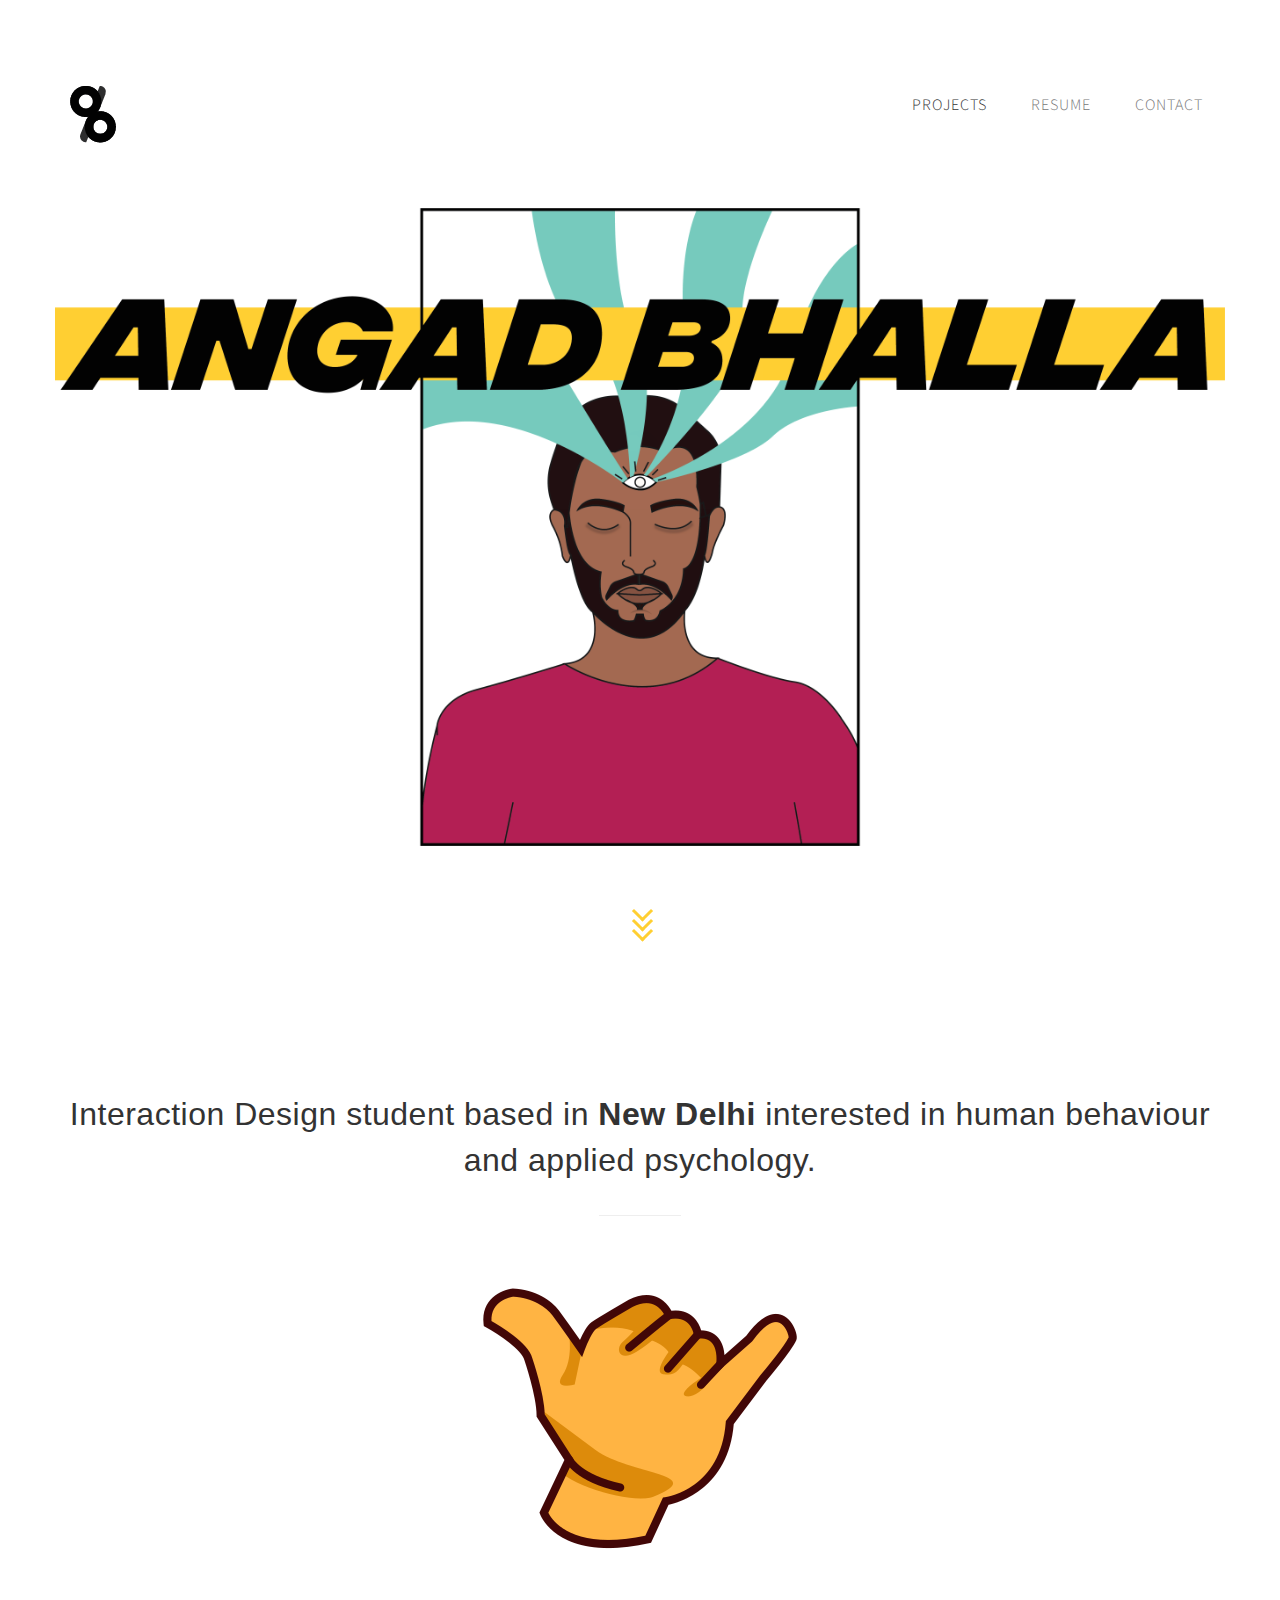
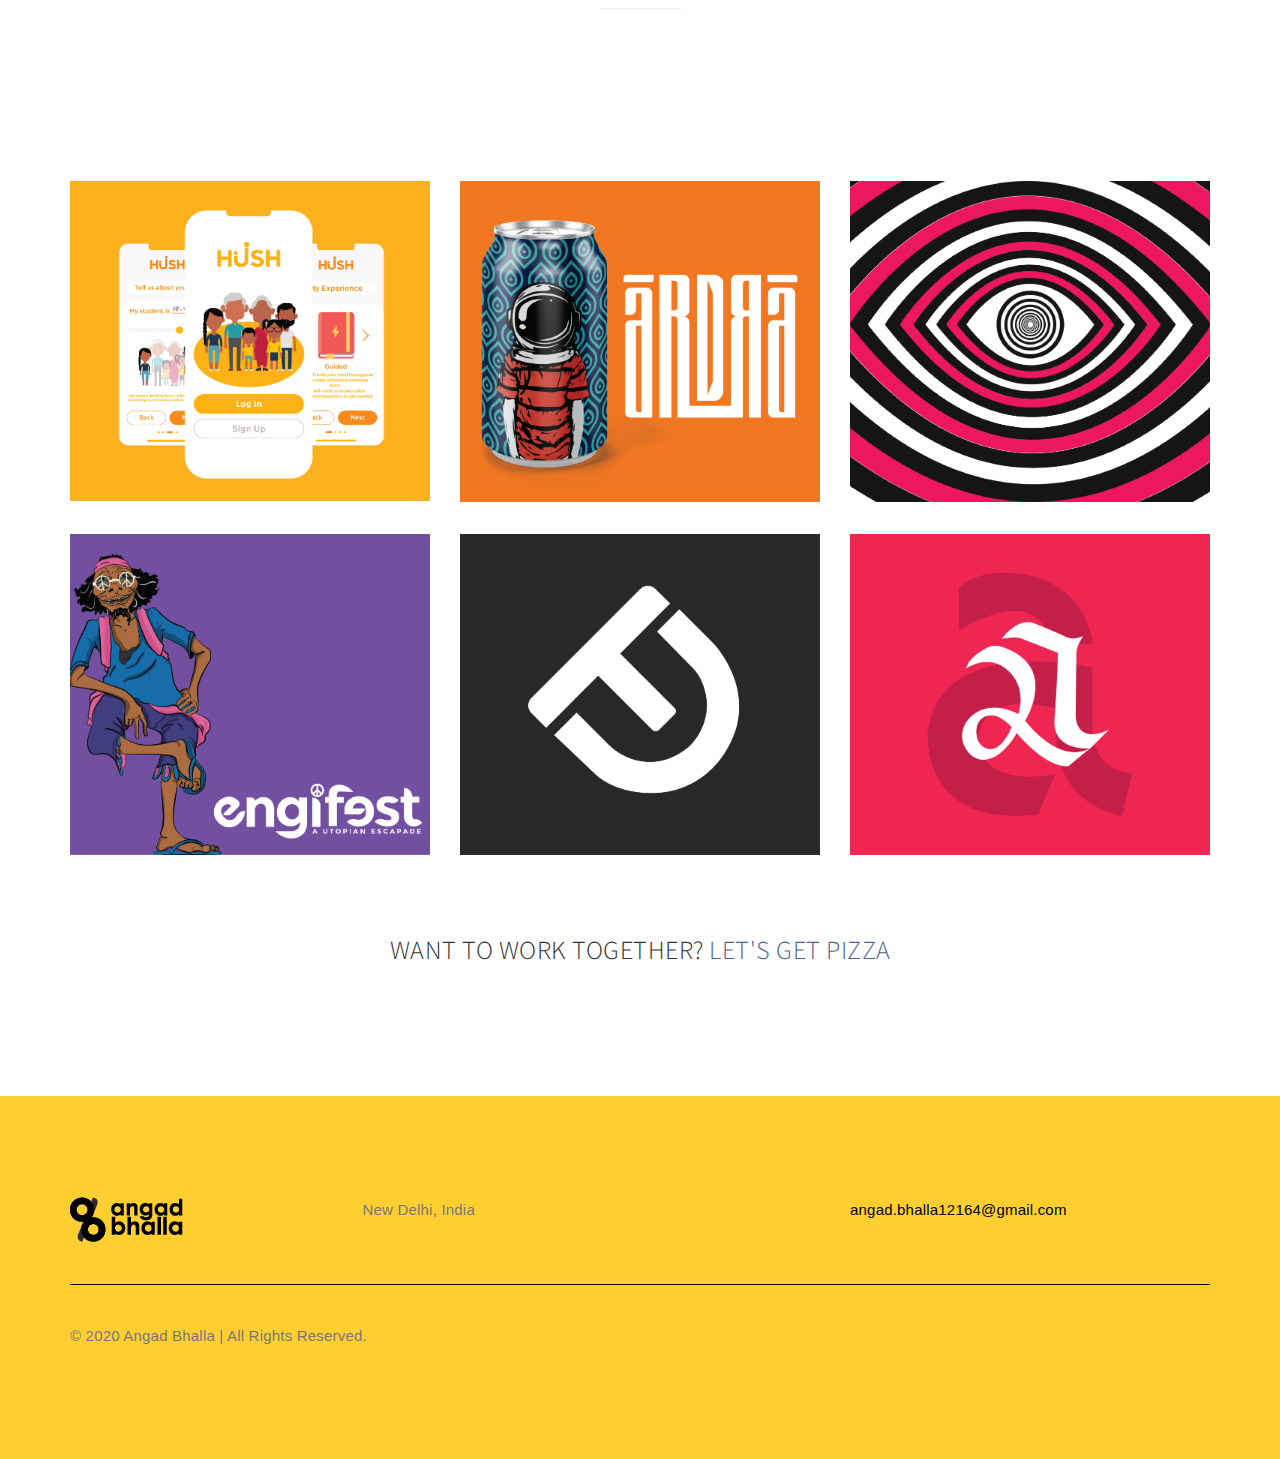
==== index.html @ e5499dc0 "Update index.html" ====
<!DOCTYPE html>
<html lang="en">

<head>

<meta charset="UTF-8">
<meta http-equiv="X-UA-Compatible" content="IE=Edge">
<meta name="description" content="">
<meta name="keywords" content="">
<meta name="author" content="">
<meta name="viewport" content="width=device-width, initial-scale=1, maximum-scale=1">
<link rel="icon" href="/abicon.png">
<title>Home | Angad Bhalla</title>

<link rel="stylesheet" href="css/bootstrap.min.css">
<link rel="stylesheet" href="css/font-awesome.min.css">

<!-- Main css -->
<link rel="stylesheet" href="css/style.css">
<link href="https://fonts.googleapis.com/css?family=Source+Sans+Pro:700&display=swap" rel="stylesheet">

<SCRIPT LANGUAGE="javascript">

function click() {
if (event.button==2) {
alert('Sorry, this function is disabled.')
}
}
document.onMouseDown=click
</SCRIPT>

</head>
<body>

<!-- PRE LOADER -->

<div class="preloader">
     <div class="sk-spinner sk-spinner-wordpress">
          <span class="sk-inner-circle"></span>
     </div>
</div>

<!-- Navigation section  -->

<div class="navbar navbar-default navbar-static-top" role="navigation">
     <div class="container">

          <div class="navbar-header">
               <button class="navbar-toggle" data-toggle="collapse" data-target=".navbar-collapse">
                    <span class="icon icon-bar"></span>
                    <span class="icon icon-bar"></span>
                    <span class="icon icon-bar"></span>
               </button>
               <a href="index.html" class="navbar-brand"><img src="images/abicon.png"></a>
          </div>
          <div class="collapse navbar-collapse">
               <ul class="nav navbar-nav navbar-right">
                   
                    <li class="active"><a href="index.html">Projects</a></li>
                    <li><a href="/CV.pdf">Resume</a></li>
                    <li><a href="contact.html">Contact</a></li>
                
               
               </ul>
          </div>

  </div>
</div>

<!-- Home Section -->


<section id="home">
     <div class="container">
          <div class="row">
          		
               <center><img src="images/self web.png" alt="Self" height="100%" width="100%" class="img-responsive"></center>
          
             <br>
               <br>
              
               <br>
              <br>
     <div class="arrow">
                <span></span>
                <span></span>
                <span></span>
  
     </div>
                  
               
               <br>
               <br>
               <br>
               <br>
               <br>
               <br>
               <div class="bio">
                 <h2>Interaction Design student based in <b> New Delhi</b> interested in human behaviour and applied psychology. <hr>
                 </h2>
                    <br>
                    <div class="shakashake">
                    <img src="images/shaka.png" height="20%">
                	</div>
                    <hr>
               </div>

          </div>
     </div>
</section>

<!-- Portfolio Section -->

<section id="portfolio">
     <div class="container">
          <div class="row">

               <div class="col-md-4 col-sm-6">
                    <a href="https://www.behance.net/gallery/93744219/Hush-Sex-Pedagogy-App-UXUI">
                         <div class="portfolio-thumb">
                         		<div class="portimage">
                              <img src="images/hush.png" class="img-responsive" alt="Portfolio">
                              	</div>
                                   <div class="portfolio-overlay">
                                        <div class="portfolio-item">
                                             <h3>Hush- Sex Pedagogy App</h3>
                                             <small>Mobile UI/UX</small>
                                        </div>
                                   </div>
                         </div>
                    </a>
               </div>

               <div class="col-md-4 col-sm-6">
                    <a href="https://www.behance.net/gallery/89904955/Ardra-Craft-Beer-Brand-Identity">
                         <div class="portfolio-thumb">
                              <img src="images/ardra-01.png" class="img-responsive" alt="Portfolio">
                                   <div class="portfolio-overlay">
                                        <div class="portfolio-item">
                                             <h3>Ardra- Beer Branding</h3>
                                             <small>Corporate Identity</small>
                                        </div>
                                   </div>
                         </div>
                    </a>
               </div>

               <div class="col-md-4 col-sm-6">
                    <a href="https://drive.google.com/open?id=1KPgJ6ACcOpSdUEvcM5Xd6m_e1J2V5F39">
                         <div class="portfolio-thumb">
                              <img src="images/netra-01.png" class="img-responsive" alt="Portfolio">
                                   <div class="portfolio-overlay">
                                        <div class="portfolio-item">
                                             <h3>Netra</h3>
                                             <small>Print Graphics</small>
                                        </div>
                                   </div>
                         </div>
                    </a>
               </div>

               <div class="col-md-4 col-sm-6">
                    <a href="engifest.html">
                         <div class="portfolio-thumb">
                              <img src="images/engicover-01.png" class="img-responsive" alt="Portfolio">
                                   <div class="portfolio-overlay">
                                        <div class="portfolio-item">
                                             <h3>Engifest 2020</h3>
                                             <small>Visual Design</small>
                                        </div>
                                   </div>
                         </div>
                    </a>
               </div>

               <div class="col-md-4 col-sm-6">
                    <a href="Times.html">
                         <div class="portfolio-thumb">
                             
                              	<img src="images/times-01.png" class="img-responsive" alt="Portfolio" id="bro"  transition: filter .5s ease-in-out;
  -webkit-filter: grayscale(0%); 
  filter: grayscale(0%); >
                             
                                   <div class="portfolio-overlay">
                                        <div class="portfolio-item">
                                             <h3>DTU Times</h3>
                                             <small>Print Design</small>
                                        </div>
                                   </div>
                         </div>
                    </a>
               </div>

               <div class="col-md-4 col-sm-6">
                    <a href="https://www.instagram.com/thenalayakproject/">
                         <div class="portfolio-thumb">
                              <img src="images/36.png" class="img-responsive" alt="Portfolio">
                                   <div class="portfolio-overlay">
                                        <div class="portfolio-item">
                                             <h3>36Days of Type 2020 (WIP)</h3>
                                             <small>Type Design</small>
                                        </div>
                                   </div>
                         </div>
                    </a>
               </div>

               <div class="col-md-12 col-sm-12 text-center">
               	<div class=invite>
                    <h3>Want to work together? <a href="contact.html">Let's get pizza</a></h3>
                </div>
               </div>

          </div>
     </div>
</section>

<!-- Footer Section -->

<footer>
     <div class="container">
          <div class="row">
               <div class="bottompanel">
               <div class="col-md-3 col-sm-3">
                    <img src="images/abfull.png">
               </div>

               <div class="col-md-4 col-sm-4">
                    <p>New Delhi, India</p>
               </div>

               <div class="col-md-offset-1 col-md-4 col-sm-offset-1 col-sm-3">
                    <p><a href="mailto:angad.bhalla12164@gmail.com">angad.bhalla12164@gmail.com</a></p>
                    
               </div>

               <div class="clearfix col-md-12 col-sm-12">
                    <hr>
               </div>

               <div class="col-md-6 col-sm-6">
                    <div class="footer-copyright">
                         <p>© 2020 Angad Bhalla | All Rights Reserved.</p>
                    </div>
               </div>
          </div>

               
               
          
     </div>
</footer>


<!-- SCRIPTS -->

<script src="js/jquery.js"></script>
<script src="js/bootstrap.min.js"></script>
<script src="js/custom.js"></script>

</body>
</html>
---- css/style.css ----
body {
		background: #ffffff;
    font-family: 'Source Sans Pro', sans-serif;
    font-style: bold;
		font-weight: 300;
    overflow-x: hidden;
}


/*---------------------------------------
    Typorgraphy              
-----------------------------------------*/

h1,h2,h3,h4,h5,h6 {
  font-style: normal;
  font-weight: 300;
  letter-spacing: 0.5px;
}

h1 {
    font-size: 62px;
    padding-bottom: 14px;
    margin-bottom: 0px;
}

h2 {
  font-size: 32px;
  line-height: 46px;
}

h3 {
  font-size: 26px;
}

h4 {
  color: #666;
  font-size: 12px;
  font-weight: normal;
  letter-spacing: 2px;
}

p {
    color: #777;
    font-size: 15px;
    font-weight: 300;
    line-height: 26px;
    letter-spacing: 0.2px;
}

strong {
  font-weight: 400;
}

.btn-success:focus {
  background-color: #000;
  border-color: transparent;
}


/*---------------------------------------
    General               
-----------------------------------------*/

html{
  -webkit-font-smoothing: antialiased;
}

a {
  color: #4d638c;
  -webkit-transition: 0.5s;
  -o-transition: 0.5s;
  transition: 0.5s;
  text-decoration: none !important;
}
a:hover, a:active, a:focus {
  color: #4d638c;
  outline: none;
}

* {
  -webkit-box-sizing: border-box;
  -moz-box-sizing: border-box;
  box-sizing: border-box;
}

*:before,
*:after {
  -webkit-box-sizing: border-box;
  -moz-box-sizing: border-box;
  box-sizing: border-box;
}

#portfolio,
#about,
#blog,
#contact,
#single-project,
#blog-single-post {
  padding-top: 80px;
  padding-bottom: 120px;
}

.section-title {
  position: relative;
  padding-bottom: 62px;
  text-align: center;
  text-transform: uppercase;
}

.section-title h3 {
  color: #555;
  font-weight: 400;
  letter-spacing: 4px;
}


/*---------------------------------------
    Preloader section              
-----------------------------------------*/

.preloader {
  position: absolute;
  top: 0;
  left: 0;
  width: 100%;
  height: 100%;
  z-index: 99999;
  display: flex;
  flex-flow: row nowrap;
  justify-content: center;
  align-items: center;
  background: none repeat scroll 0 0 #ffffff;
}

.sk-spinner-wordpress.sk-spinner {
  background-color: #bdc3c7;
  width: 40px;
  height: 40px;
  border-radius: 40px;
  position: relative;
  -webkit-animation: sk-innerCircle 1s linear infinite;
  animation: sk-innerCircle 1s linear infinite; 
}

.sk-spinner-wordpress .sk-inner-circle {
  display: block;
  background-color: #ffffff;
  width: 16px;
  height: 16px;
  position: absolute;
  border-radius: 8px;
  top: 5px;
  left: 5px; 
}

@-webkit-keyframes sk-innerCircle {
  0% {
    -webkit-transform: rotate(0);
            transform: rotate(0); }

  100% {
    -webkit-transform: rotate(360deg);
            transform: rotate(360deg); } }

@keyframes sk-innerCircle {
  0% {
    -webkit-transform: rotate(0);
            transform: rotate(0); }

  100% {
    -webkit-transform: rotate(360deg);
            transform: rotate(360deg); } }



/*---------------------------------------
    Main Navigation             
-----------------------------------------*/

.navbar-default {
    background: #ffffff;
    padding: 18px 0;
    border: none;
    margin-top: 62px;
    text-transform: uppercase;
}

.navbar-default .navbar-collapse, .navbar-default .navbar-form {
  border-color: transparent;
}

.navbar-default .navbar-brand {
  padding-top: 6px;
}

.navbar-default .navbar-brand .fa {
  color: #000;
  font-size: 42px;
}

.navbar-default .navbar-nav li a {
    color: #777;
    font-size: 16px;
    letter-spacing: 1px;
    -webkit-transition: all 0.4s ease-in-out;
    transition: all 0.4s ease-in-out;
    padding-right: 22px;
    padding-left: 22px;
}

.navbar-default .navbar-nav > li a:hover {
    color: #ffcf32 !important;
}

.navbar-default .navbar-nav > li > a:hover,
.navbar-default .navbar-nav > li > a:focus {
    color: #777;
    background-color: transparent;
}

.navbar-default .navbar-nav li a:hover,
 .navbar-default .navbar-nav .active > a {
    color: #333;
  }

.navbar-default .navbar-nav > .active > a,
.navbar-default .navbar-nav > .active > a:hover,
.navbar-default .navbar-nav > .active > a:focus {
    color: #333;
    background-color: transparent;
}

.navbar-default .navbar-toggle {
     border: none;
     padding-top: 10px;
  }

.navbar-default .navbar-toggle .icon-bar {
    background: #bdc3c7;
    border-color: transparent;
  }

.navbar-default .navbar-toggle:hover,
.navbar-default .navbar-toggle:focus { 
  background-color: transparent;
}

/*---------------------------------------
    Home section              
-----------------------------------------*/

#home {
    background-size: cover;
    background-position: center center;
    display: -webkit-box;
    display: -webkit-flex;
     display: -ms-flexbox;
    display: flex;
    -webkit-box-align: center;
    -webkit-align-items: center;
    -ms-flex-align: center;
     align-items: center;
    position: relative;
    text-align: center;
    padding-top: 40px;
    padding-bottom: 40px;
}

#home hr {
  width: 82px;
  margin-top: 32px;
}

.arrow{
    position: relative;
    top: 65%;
    left: 50%;
    transform: translate(0%,-50%);
}
.arrow span{
    display: block;
    width: 15px;
    height: 15px;
    border-bottom: 3px solid #ffcf32;
    border-right: 3px solid #ffcf32;
    transform: rotate(45deg);
    margin: -5px;
    animation: animate 2s infinite;
}
.arrow span:nth-child(2){
    animation-delay: -0.2s;
}
.arrow span:nth-child(3){
    animation-delay: -0.4s;
}
@keyframes animate {
    0%{
        opacity: 0;
        transform: rotate(45deg) translate(-20px,-20px);
    }
    50%{
        opacity: 1;
    }
    100%{
        opacity: 0;
        transform: rotate(45deg) translate(20px,20px);
    }
}

.invite{
  text-transform: uppercase;
}

.bio {
  font-family: "Montserrat Bold", sans-serif;
  font-style: normal;
}

.shakashake:hover {
  
  -webkit-transform: rotate(40deg);
          transform: rotate(40deg);
          
}


}

/*---------------------------------------
   About section              
-----------------------------------------*/

#about .text-center {
  padding-bottom: 42px;
}

#about .col-md-8 {
  padding-left: 0px;
}

#about .col-md-8 img {
  padding-right: 22px;
  padding-bottom: 22px;
}

#about hr {
  width: 100px;
  margin-top: 42px;
  margin-bottom: 42px;
}

#about ul {
  padding-left: 22px;
}

#about ul li {
  color: #777;
  font-size: 16px;
  font-weight: 400;
  padding-top: 2px;
  padding-bottom: 2px;
}



/*---------------------------------------
   Portfolio section              
-----------------------------------------*/

#portfolio small {
  color: #f0f0f0;
  font-size: 10px;
  letter-spacing: 1px;
  text-transform: uppercase;
}

#portfolio .portfolio-thumb {
  position: relative;
  padding: 0;
  margin-top: 32px;

}



#portfolio .portfolio-thumb .portfolio-overlay {
  position: absolute;
  background: #000000;
  color: #FFFFFF;
  top: 0;
  left: 0;
  right: 0;
  bottom: 0;
  width: 100%;
  height: 100%;
  text-align: center;
  vertical-align: top;
  opacity: 0;
  transition: all 0.4s ease-in-out;


}



#portfolio .portfolio-item {
    position: absolute;
    top:50%;
    left: 50%;
    -webkit-transform:translate(-50%,-50%);
      -ms-transform:translate(-50%,-50%);
          transform:translate(-50%,-50%);
}


#portfolio .portfolio-thumb:hover .portfolio-overlay {
  opacity: 0.9

}

#portfolio .text-center {
  padding-top: 62px;
}



/*---------------------------------------
   Single Project section              
-----------------------------------------*/

#single-project {
  text-align: center;
}

#single-project .col-md-12,
#single-project .col-md-6,
#single-project .col-md-4 {
  padding-left: 0px;
  padding-bottom: 22px;
}

#single-project .col-md-12 {
  padding-top: 42px;
}

#single-project .text-center strong {
  display: block;
  padding-top: 12px;
}

#single-project a {
  color: #555;
  font-weight: bold;
  letter-spacing: 1px;
  padding-left: 14px;
}



/*---------------------------------------
   Contact section              
-----------------------------------------*/

#contact .col-md-6,
#contact .col-md-12 {
  padding-left: 0px;
}

#contact .form-control {
  border: 1px solid #f0f0f0;
  box-shadow: none;
  margin-top: 10px;
  margin-bottom: 10px;
  transition: all 0.4s ease-in-out;
}

#contact .form-control:hover {
  border-color: #777;
}

#contact input,
#contact select {
  height: 50px;
}

#contact input[type="submit"] {
  background: #222;
  border-radius: 100px;
  border: none;
  color: #ffffff;
  font-weight: 400;
  transition: all 0.4s ease-in-out;
}

#contact input[type="submit"]:hover {
  background: #000;
}

.bottompanel {
   font-family: "Montserrat Bold", sans-serif;
  font-style: normal;
  color:#000000;

}




/*---------------------------------------
   Footer section              
-----------------------------------------*/

footer {
    background-color: #ffcf32;
    border-top: 1px solid #ffcf32;
    padding: 100px 0px;
    position: relative;
}

footer .col-md-3 .fa {
  font-size: 42px;
}

footer a {
  color: #000000;
}

footer hr {
  border-color: #000000;
  margin-top: 42px;
  margin-bottom: 22px;
}

footer .footer-copyright {
  padding-top: 16px;
}


/*---------------------------------------
   Social icon             
-----------------------------------------*/

.social-icon {
    position: relative;
    padding: 0;
    margin: 0;
    text-align: center;
}

.social-icon li {
    display: inline-block;
    list-style: none;
}

.social-icon li a {
    color: #777;
    cursor: pointer;
    font-size: 16px;
    text-decoration: none;
    transition: all 0.4s ease-in-out;
    text-align: center;
    vertical-align: middle;
    position: relative;
    margin: 22px 12px 10px 12px;
}

.social-icon li a:hover {
    color: #000;
    transform: scale(1.1);
}



/*---------------------------------------
   Mobile Responsive         
-----------------------------------------*/


@media (max-width: 767px) {

  h1 {
    font-size: 38px;
  }

  h2 {
    font-size: 32px;
    line-height: 48px;
  }

  h3 {
    font-size: 22px;
  }

  .section-title h2 {
    font-size: 22px;
    line-height: 35px;
  }

  .navbar-default {
    margin-top: 0px;
    text-align: center;
  }

  .arrow{
    margin-top: 0px;
   }

  .bio{
    font-size:22px;
  }

  #about .col-md-8 img {
    padding-right: 0px;
  }

  #blog-single-post .blog-post-title h2 {
    font-size: 29px;
    line-height: 40px;
  }

  footer {
    text-align: center;
  }

  footer .col-md-4 {
    padding-top: 42px;
  }

}
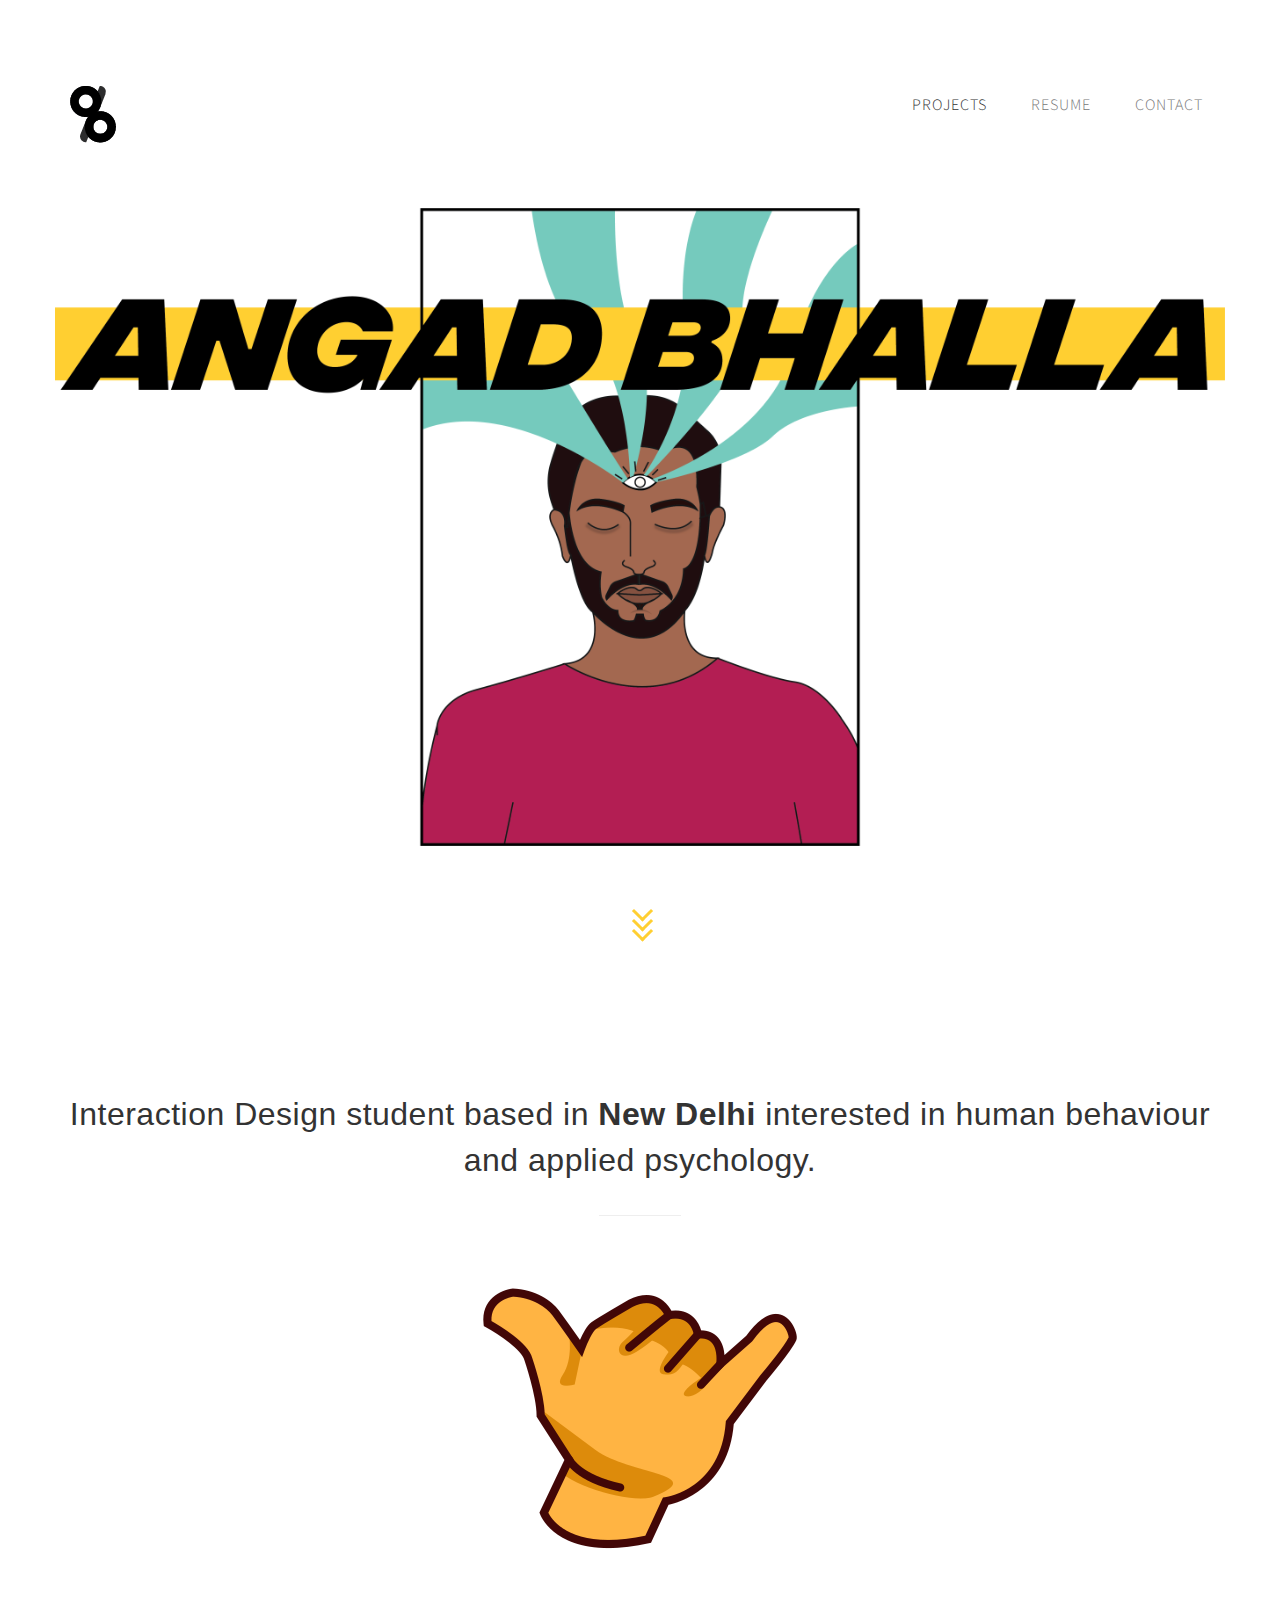
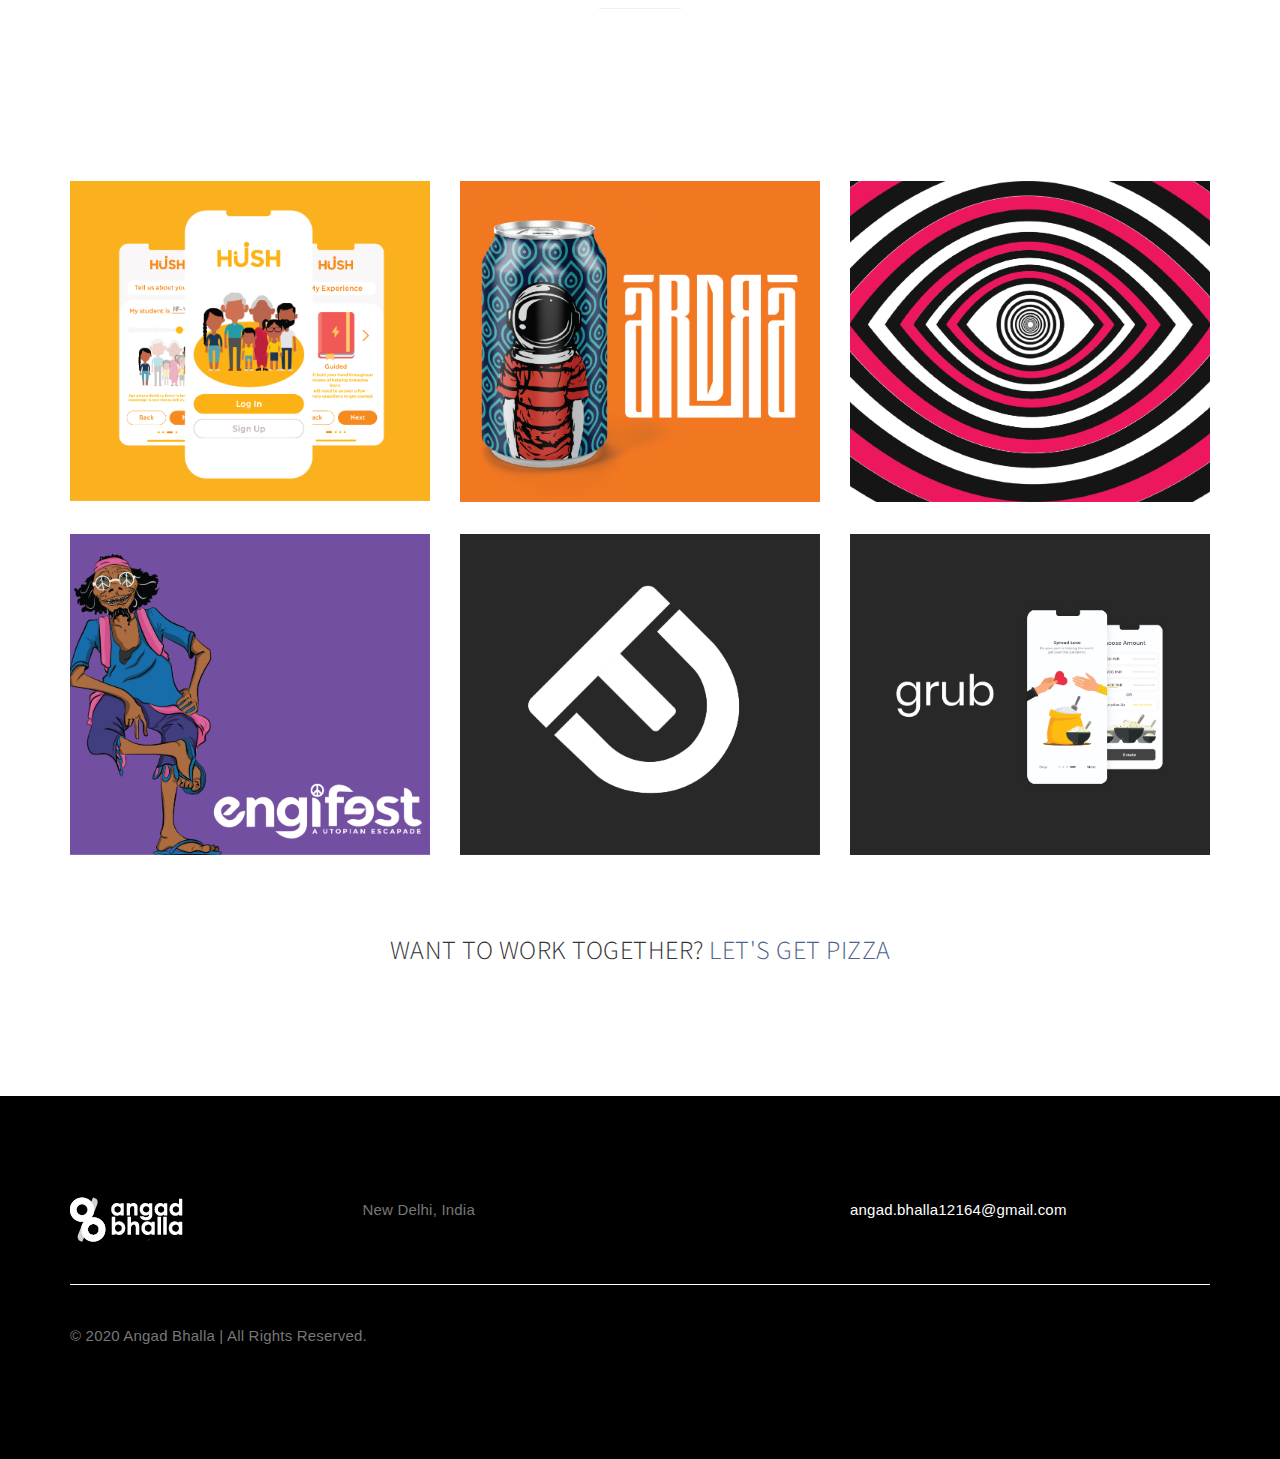
==== commit 284f4471: "grub" ====
--- a/index.html
+++ b/index.html
@@ -192,13 +192,13 @@
                </div>
 
                <div class="col-md-4 col-sm-6">
-                    <a href="https://www.instagram.com/thenalayakproject/">
-                         <div class="portfolio-thumb">
-                              <img src="images/36.png" class="img-responsive" alt="Portfolio">
-                                   <div class="portfolio-overlay">
-                                        <div class="portfolio-item">
-                                             <h3>36Days of Type 2020 (WIP)</h3>
-                                             <small>Type Design</small>
+                    <a href="https://www.behance.net/gallery/98463995/Coronavirus-Food-Donation-App-UX-Case-Study">
+                         <div class="portfolio-thumb">
+                              <img src="images/grub-01.png" class="img-responsive" alt="Portfolio">
+                                   <div class="portfolio-overlay">
+                                        <div class="portfolio-item">
+                                             <h3>COVID Aid- Food Donation App</h3>
+                                             <small>Mobile UX</small>
                                         </div>
                                    </div>
                          </div>
--- a/css/style.css
+++ b/css/style.css
@@ -513,8 +513,8 @@
 -----------------------------------------*/
 
 footer {
-    background-color: #ffcf32;
-    border-top: 1px solid #ffcf32;
+    background-color: #000000;
+    border-top: 1px solid #000000;
     padding: 100px 0px;
     position: relative;
 }
@@ -524,11 +524,11 @@
 }
 
 footer a {
-  color: #000000;
+  color: #ffffff;
 }
 
 footer hr {
-  border-color: #000000;
+  border-color: #ffffff;
   margin-top: 42px;
   margin-bottom: 22px;
 }
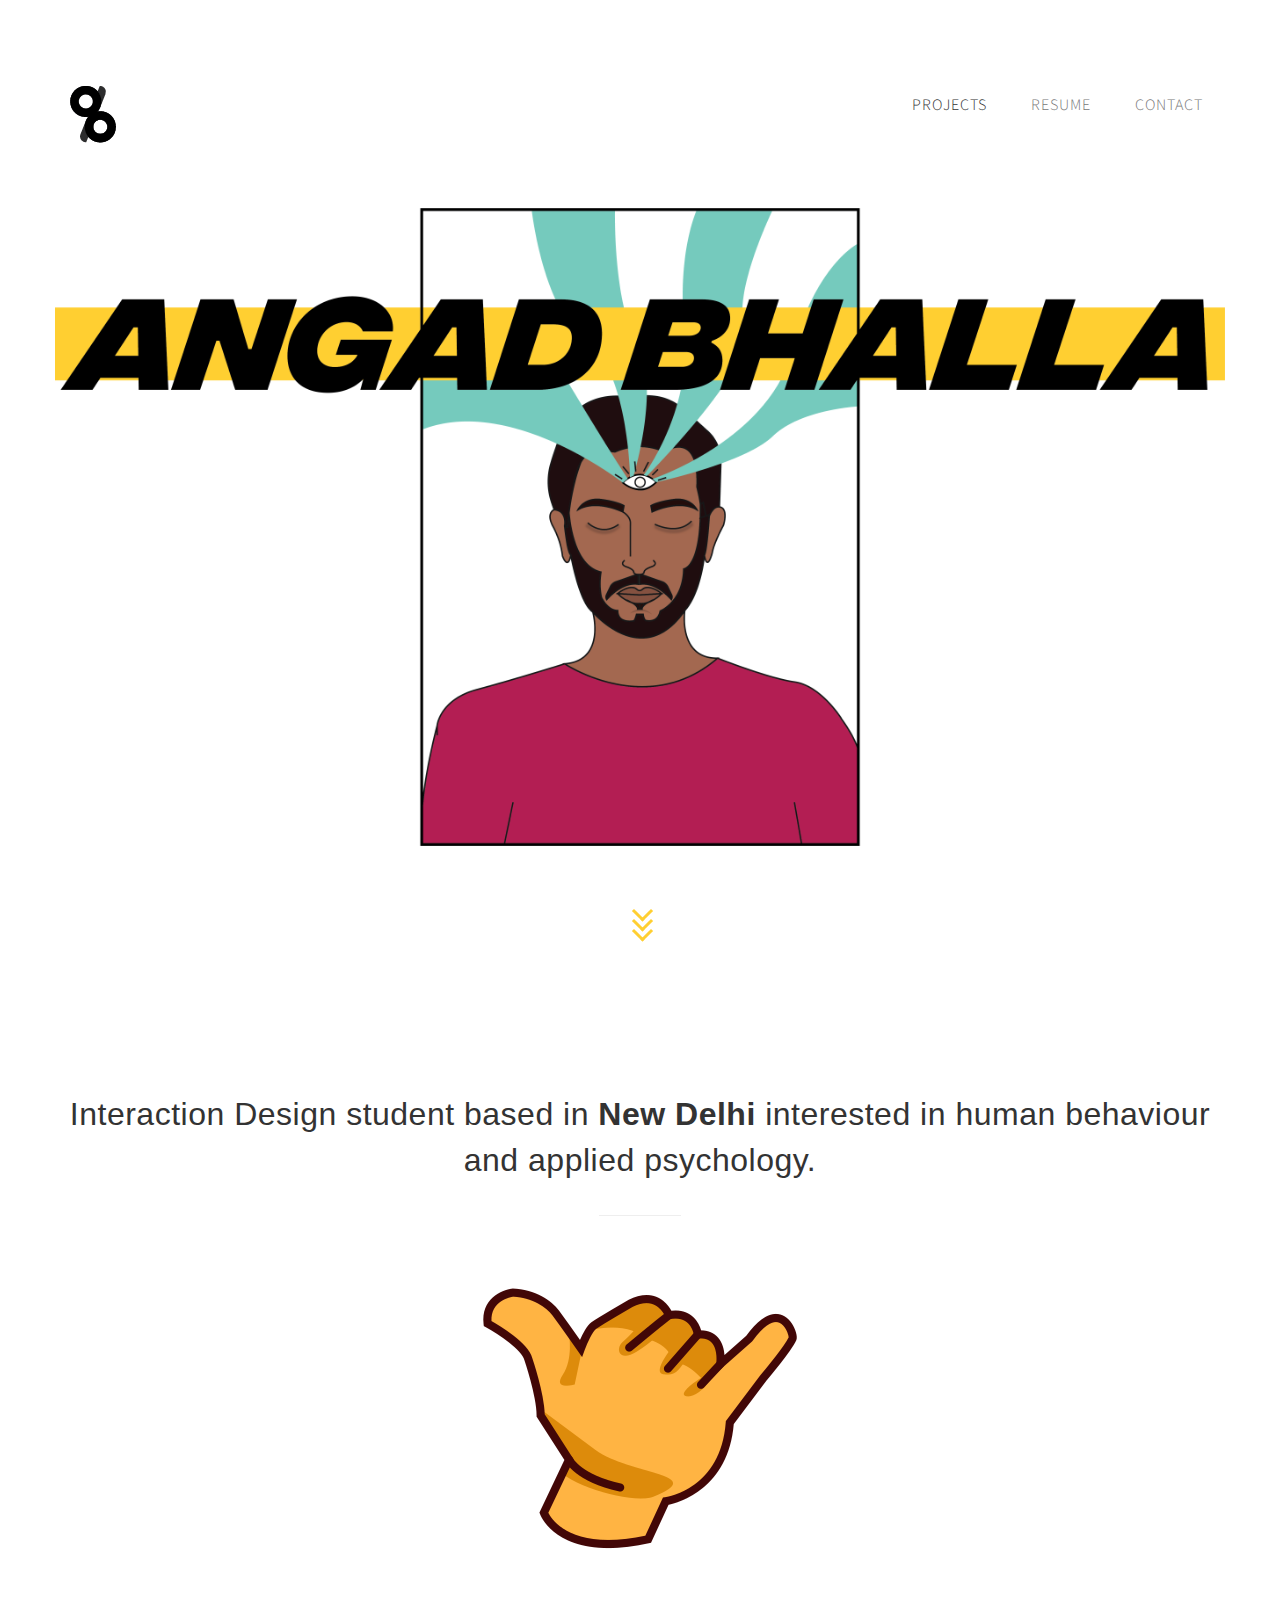
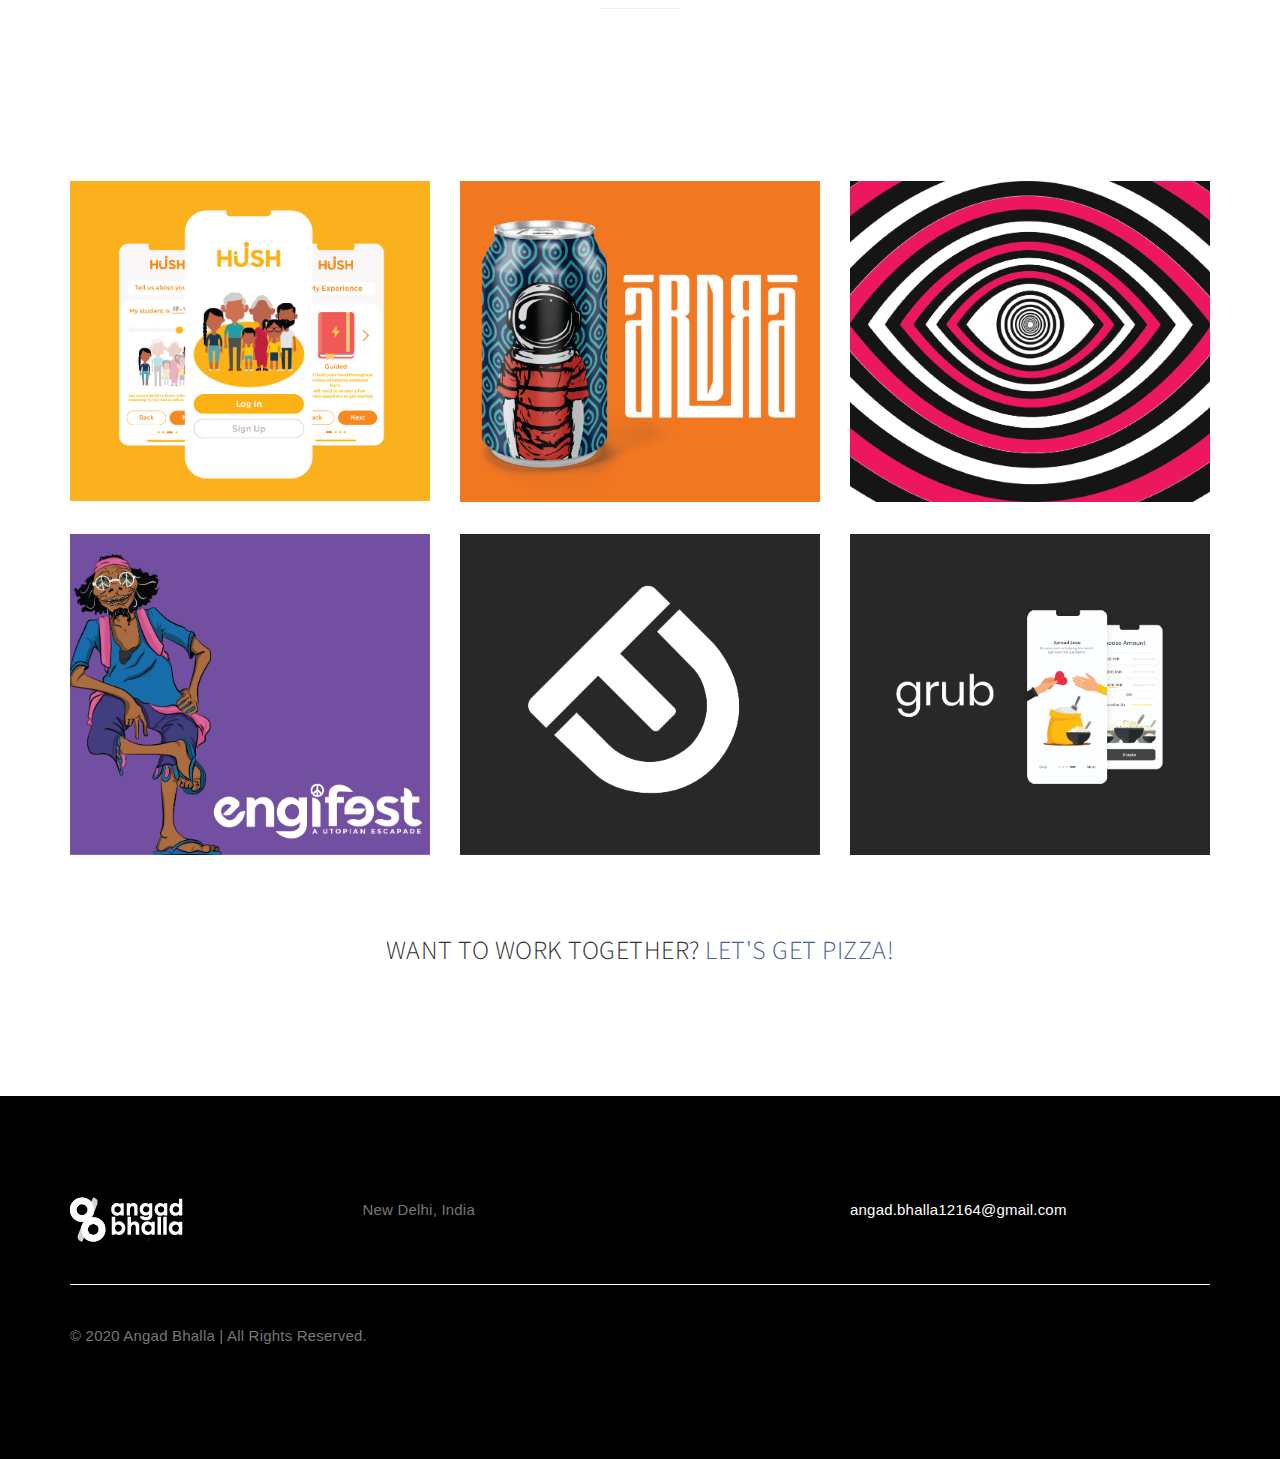
==== commit 69a0b330: "Update index.html" ====
--- a/index.html
+++ b/index.html
@@ -207,7 +207,7 @@
 
                <div class="col-md-12 col-sm-12 text-center">
                	<div class=invite>
-                    <h3>Want to work together? <a href="contact.html">Let's get pizza</a></h3>
+                    <h3>Want to work together? <a href="contact.html">Let's get pizza!</a></h3>
                 </div>
                </div>
 
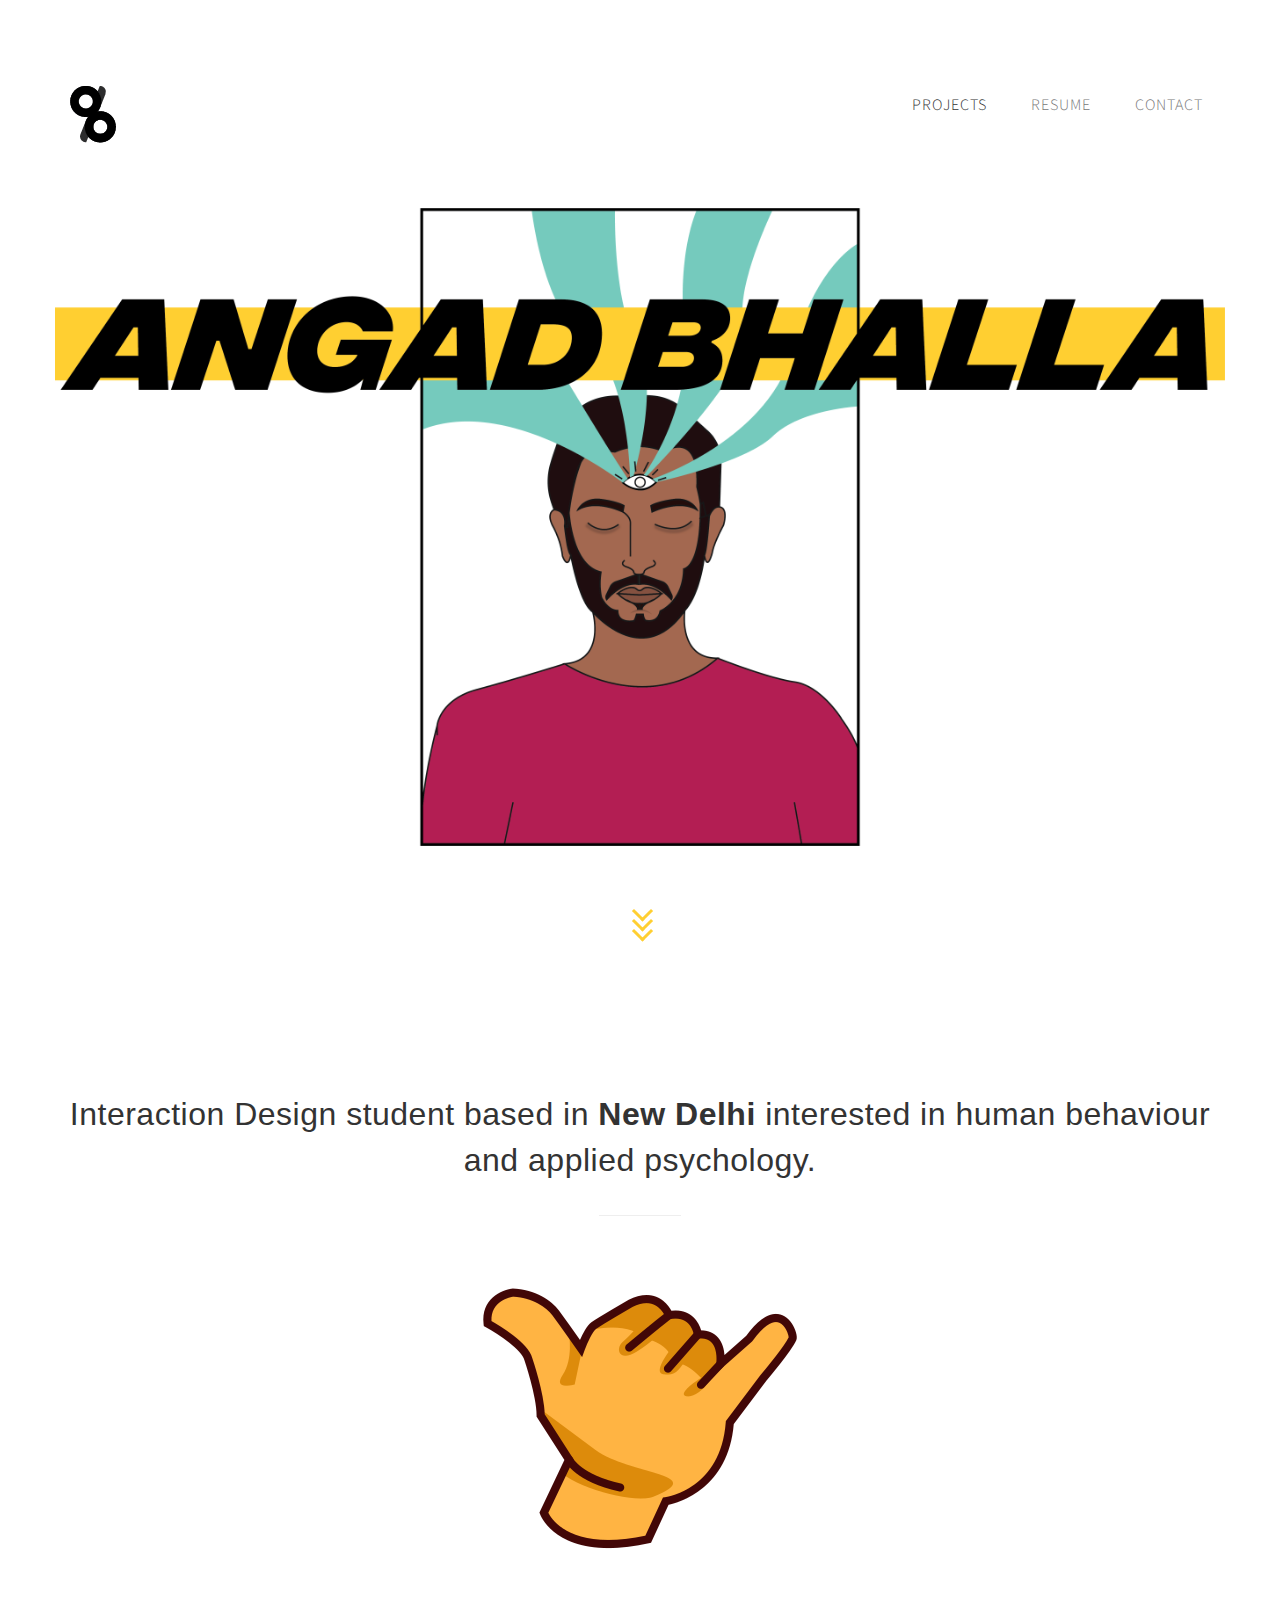
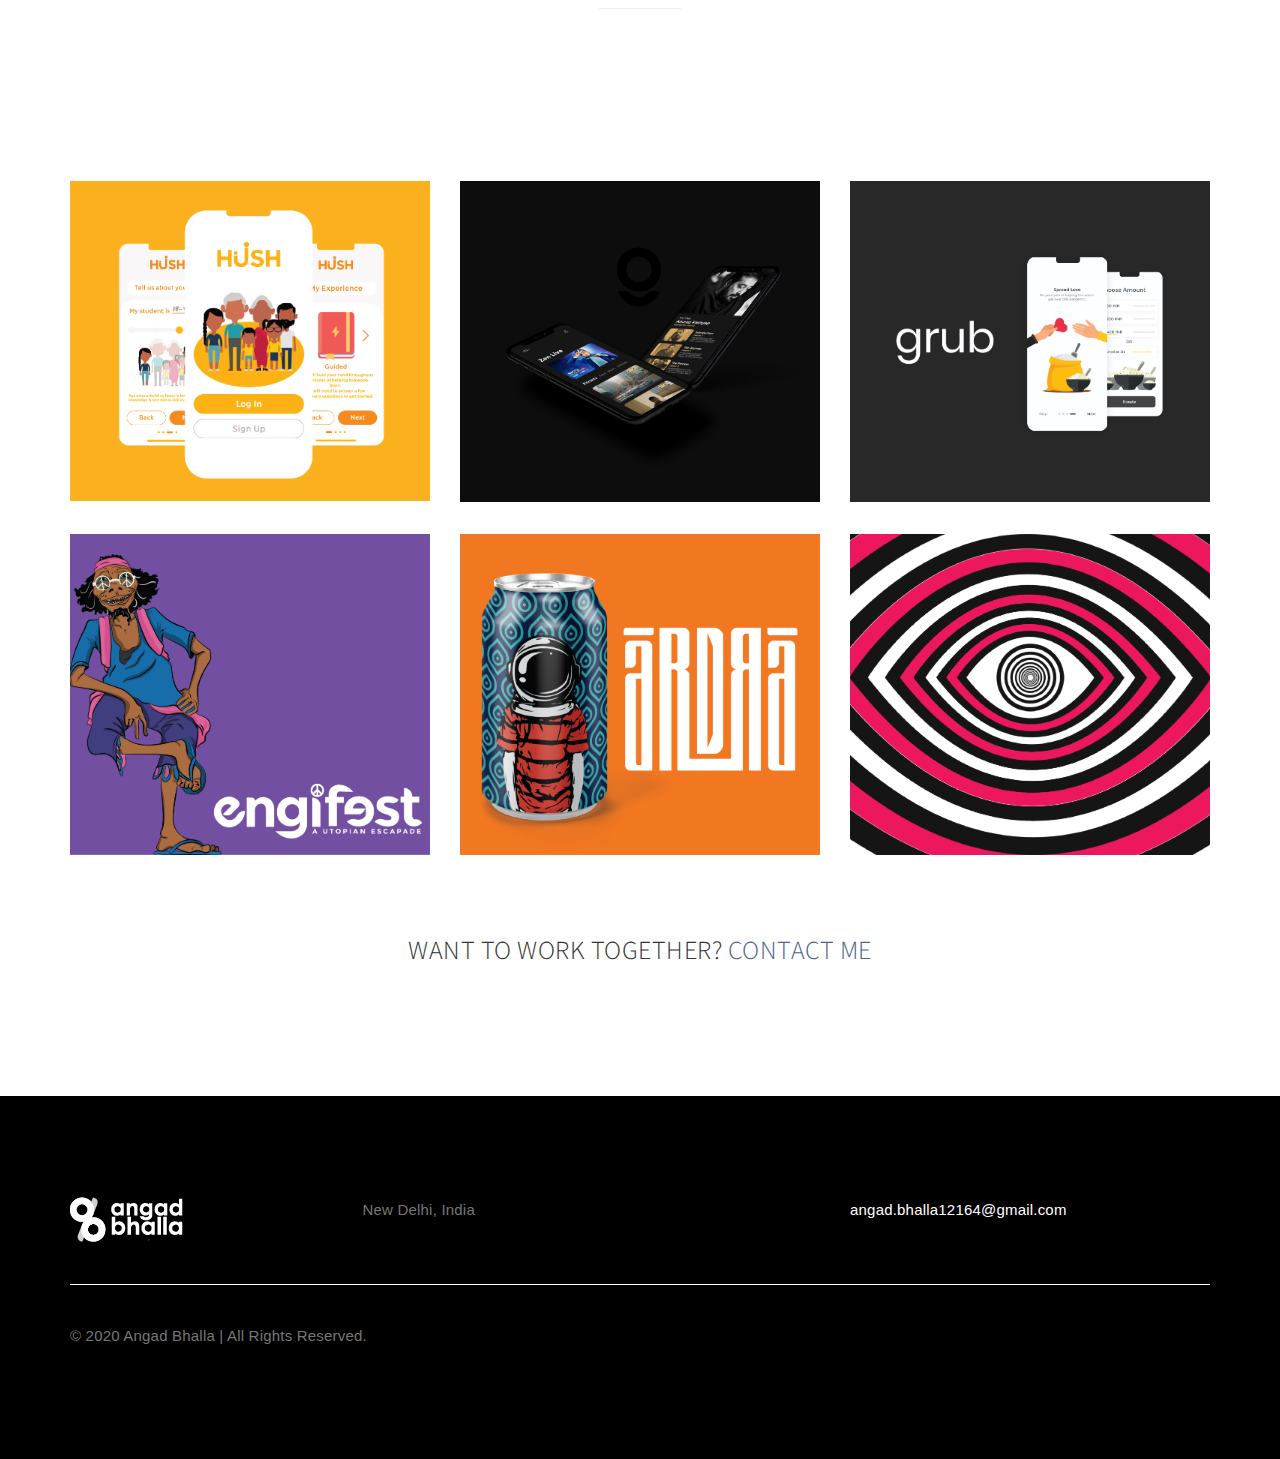
==== commit 70380199: "cv" ====
--- a/index.html
+++ b/index.html
@@ -132,34 +132,35 @@
                </div>
 
                <div class="col-md-4 col-sm-6">
-                    <a href="https://www.behance.net/gallery/89904955/Ardra-Craft-Beer-Brand-Identity">
-                         <div class="portfolio-thumb">
-                              <img src="images/ardra-01.png" class="img-responsive" alt="Portfolio">
-                                   <div class="portfolio-overlay">
-                                        <div class="portfolio-item">
-                                             <h3>Ardra- Beer Branding</h3>
-                                             <small>Corporate Identity</small>
-                                        </div>
-                                   </div>
-                         </div>
-                    </a>
-               </div>
-
-               <div class="col-md-4 col-sm-6">
-                    <a href="https://drive.google.com/open?id=1KPgJ6ACcOpSdUEvcM5Xd6m_e1J2V5F39">
-                         <div class="portfolio-thumb">
-                              <img src="images/netra-01.png" class="img-responsive" alt="Portfolio">
-                                   <div class="portfolio-overlay">
-                                        <div class="portfolio-item">
-                                             <h3>Netra</h3>
-                                             <small>Print Graphics</small>
-                                        </div>
-                                   </div>
-                         </div>
-                    </a>
-               </div>
-
-               <div class="col-md-4 col-sm-6">
+                    <a href="https://www.behance.net/gallery/101491375/Zen-UXUI-COVID-and-Mental-Health">
+                         <div class="portfolio-thumb">
+                              <img src="images/zen-01.png" class="img-responsive" alt="Portfolio">
+                                   <div class="portfolio-overlay">
+                                        <div class="portfolio-item">
+                                             <h3>Zen- Pandemics and Mental Health</h3>
+                                             <small>UX Case Study</small>
+                                        </div>
+                                   </div>
+                         </div>
+                    </a>
+               </div>
+
+               <div class="col-md-4 col-sm-6">
+                    <a href="https://www.behance.net/gallery/98463995/Coronavirus-Food-Donation-App-UX-Case-Study">
+                         <div class="portfolio-thumb">
+                              <img src="images/grub-01.png" class="img-responsive" alt="Portfolio">
+                                   <div class="portfolio-overlay">
+                                        <div class="portfolio-item">
+                                             <h3>COVID Aid- Food Donation App</h3>
+                                             <small>Mobile UX</small>
+                                        </div>
+                                   </div>
+                         </div>
+                    </a>
+               </div>
+
+
+                <div class="col-md-4 col-sm-6">
                     <a href="engifest.html">
                          <div class="portfolio-thumb">
                               <img src="images/engicover-01.png" class="img-responsive" alt="Portfolio">
@@ -174,40 +175,43 @@
                </div>
 
                <div class="col-md-4 col-sm-6">
-                    <a href="Times.html">
+                    <a href="https://www.behance.net/gallery/89904955/Ardra-Craft-Beer-Brand-Identity">
                          <div class="portfolio-thumb">
                              
-                              	<img src="images/times-01.png" class="img-responsive" alt="Portfolio" id="bro"  transition: filter .5s ease-in-out;
+                              	<img src="images/ardra-01.png" class="img-responsive" alt="Portfolio" id="bro"  transition: filter .5s ease-in-out;
   -webkit-filter: grayscale(0%); 
   filter: grayscale(0%); >
                              
                                    <div class="portfolio-overlay">
                                         <div class="portfolio-item">
-                                             <h3>DTU Times</h3>
-                                             <small>Print Design</small>
-                                        </div>
-                                   </div>
-                         </div>
-                    </a>
-               </div>
-
-               <div class="col-md-4 col-sm-6">
-                    <a href="https://www.behance.net/gallery/98463995/Coronavirus-Food-Donation-App-UX-Case-Study">
-                         <div class="portfolio-thumb">
-                              <img src="images/grub-01.png" class="img-responsive" alt="Portfolio">
-                                   <div class="portfolio-overlay">
-                                        <div class="portfolio-item">
-                                             <h3>COVID Aid- Food Donation App</h3>
-                                             <small>Mobile UX</small>
-                                        </div>
-                                   </div>
-                         </div>
-                    </a>
-               </div>
+                                             <h3>Ardra- Beer Branding</h3>
+                                             <small>Corporate Identity</small>
+                                        </div>
+                                   </div>
+                         </div>
+                    </a>
+               </div>
+
+               
+               <div class="col-md-4 col-sm-6">
+                    <a href="https://drive.google.com/open?id=1KPgJ6ACcOpSdUEvcM5Xd6m_e1J2V5F39">
+                         <div class="portfolio-thumb">
+                              <img src="images/netra-01.png" class="img-responsive" alt="Portfolio">
+                                   <div class="portfolio-overlay">
+                                        <div class="portfolio-item">
+                                             <h3>Netra</h3>
+                                             <small>Print Graphics</small>
+                                        </div>
+                                   </div>
+                         </div>
+                    </a>
+               </div>
+
+              
 
                <div class="col-md-12 col-sm-12 text-center">
                	<div class=invite>
-                    <h3>Want to work together? <a href="contact.html">Let's get pizza!</a></h3>
+                    <h3>Want to work together? <a href="contact.html">Contact Me</a></h3>
                 </div>
                </div>
 
